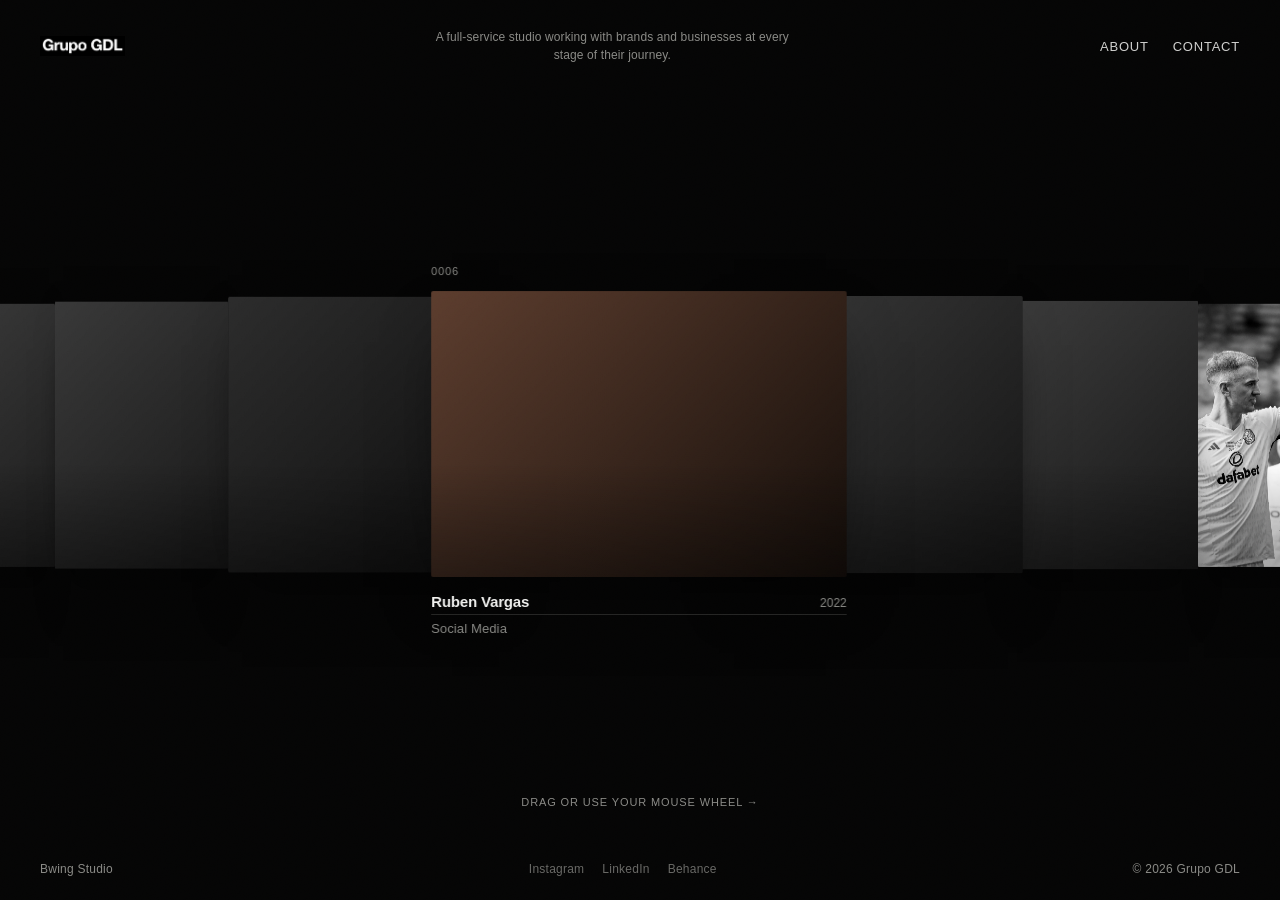
==== index.html @ 60b2dab2 "Publish Grupo GDL site preview (v13) Filmstrip project gallery with center-focus scaling, snap-to-ce" ====
<!DOCTYPE html>
<html lang="en">
<head>
<meta charset="UTF-8">
<meta name="viewport" content="width=device-width, initial-scale=1.0">
<title>Grupo GDL — Studio</title>
<meta name="description" content="Grupo GDL — projects and work.">
<link rel="icon" href="assets/logo.jpg">
<link rel="stylesheet" href="style.css">
</head>
<body>

  <div class="grain"></div>
  <div class="cursor-follower" id="cursorFollower"></div>

  <header class="site-header">
    <a class="logo" href="#" aria-label="Grupo GDL">
      <img src="assets/logo-crop.png" alt="Grupo GDL">
    </a>
    <p class="tagline">A full-service studio working with brands and businesses at every stage of their journey.</p>
    <nav class="site-nav">
      <a href="#about">About</a>
      <a href="#contact">Contact</a>
    </nav>
  </header>

  <main class="gallery-viewport" id="galleryViewport">
    <div class="gallery-track" id="galleryTrack"></div>
    <p class="scroll-hint" id="scrollHint">drag or use your mouse wheel →</p>
  </main>

  <footer class="site-footer">
    <span class="footer-item">Bwing Studio</span>
    <span class="footer-item footer-social">
      <a href="#">Instagram</a>
      <a href="#">LinkedIn</a>
      <a href="#">Behance</a>
    </span>
    <span class="footer-item">© 2026 Grupo GDL</span>
  </footer>

  <script src="script.js"></script>
</body>
</html>
---- style.css ----
@font-face {
  font-family: 'Helvetica Neue';
  src: local('Helvetica Neue'), local('Helvetica'), local('Arial');
}

* {
  margin: 0;
  padding: 0;
  box-sizing: border-box;
}

:root {
  --bg: #050505;
  --fg: #f4f4f2;
  --fg-dim: #8a8a86;
  --border: rgba(244, 244, 242, 0.14);
  --ease: cubic-bezier(0.16, 1, 0.3, 1);
}

html, body {
  height: 100%;
  overflow: hidden;
  background: var(--bg);
  color: var(--fg);
  font-family: 'Helvetica Neue', Arial, 'Segoe UI', sans-serif;
  -webkit-font-smoothing: antialiased;
  cursor: none;
}

a {
  color: inherit;
  text-decoration: none;
}

/* subtle film grain overlay for texture */
.grain {
  position: fixed;
  inset: 0;
  z-index: 50;
  pointer-events: none;
  opacity: 0.035;
  mix-blend-mode: overlay;
  background-image: url("data:image/svg+xml,%3Csvg xmlns='http://www.w3.org/2000/svg' width='120' height='120'%3E%3Cfilter id='n'%3E%3CfeTurbulence type='fractalNoise' baseFrequency='0.9' numOctaves='2' stitchTiles='stitch'/%3E%3C/filter%3E%3Crect width='100%25' height='100%25' filter='url(%23n)'/%3E%3C/svg%3E");
}

/* ---------- Header ---------- */
.site-header {
  position: fixed;
  top: 0;
  left: 0;
  right: 0;
  z-index: 20;
  display: flex;
  align-items: center;
  justify-content: space-between;
  gap: 24px;
  padding: 28px 40px;
}

.logo img {
  height: 20px;
  width: auto;
  display: block;
}

.tagline {
  flex: 1;
  max-width: 360px;
  text-align: center;
  font-size: 12px;
  line-height: 1.5;
  color: var(--fg-dim);
  letter-spacing: 0.01em;
}

.site-nav {
  display: flex;
  gap: 24px;
  font-size: 13px;
  text-transform: uppercase;
  letter-spacing: 0.06em;
}

.site-nav a {
  position: relative;
  opacity: 0.85;
  transition: opacity 0.3s var(--ease);
}

.site-nav a:hover {
  opacity: 1;
}

.site-nav a::after {
  content: '';
  position: absolute;
  left: 0;
  bottom: -4px;
  width: 100%;
  height: 1px;
  background: var(--fg);
  transform: scaleX(0);
  transform-origin: right;
  transition: transform 0.4s var(--ease);
}

.site-nav a:hover::after {
  transform: scaleX(1);
  transform-origin: left;
}

/* ---------- Gallery ---------- */
.gallery-viewport {
  position: relative;
  height: 100vh;
  width: 100vw;
  display: flex;
  align-items: center;
  overflow: hidden;
}

.gallery-track {
  display: flex;
  align-items: center;
  padding: 0 8vw;
  will-change: transform;
}

.project-card {
  --t: 0;      /* 0 = collapsed into the filmstrip, 1 = centered / in focus */
  --text-t: 0; /* 0 = caption hidden, 1 = caption fully visible — only ramps up right at center */
  flex: 0 0 auto;
  width: 416px;
  margin-left: -300px; /* baseline overlap — cards rest as a tight filmstrip */
  user-select: none;
  -webkit-user-drag: none;
  will-change: transform, z-index;
  backface-visibility: hidden;
}

.project-card * {
  pointer-events: none;
}

.project-number {
  font-size: 11px;
  letter-spacing: 0.08em;
  color: var(--fg-dim);
  margin-bottom: 14px;
  font-variant-numeric: tabular-nums;
  opacity: var(--text-t);
}

.project-thumb {
  width: 100%;
  height: 286px;
  border-radius: 2px;
  overflow: hidden;
  position: relative;
  box-shadow: 0 30px 60px -20px rgba(0, 0, 0, 0.6);
}

.project-thumb-img {
  position: absolute;
  inset: 0;
  background-size: cover;
  background-position: center;
  transform-origin: center center;
  /* Tied to --text-t (same steep, center-only curve as the caption) rather
     than --t, which fades gradually across several neighboring cards —
     that read as a color gradient instead of a single card in color. */
  filter: grayscale(calc(1 - var(--text-t)));
}

.project-thumb::after {
  content: '';
  position: absolute;
  inset: 0;
  background: linear-gradient(180deg, rgba(0,0,0,0) 60%, rgba(0,0,0,0.35) 100%);
}

.project-info {
  display: flex;
  justify-content: space-between;
  align-items: baseline;
  margin-top: 16px;
  padding-bottom: 4px;
  border-bottom: 1px solid var(--border);
  opacity: var(--text-t);
  transform: translateY(calc((1 - var(--text-t)) * 8px));
}

.project-client {
  font-size: 15px;
  font-weight: 700;
  letter-spacing: -0.01em;
}

.project-year {
  font-size: 12px;
  color: var(--fg-dim);
}

.project-title {
  margin-top: 6px;
  font-size: 13px;
  color: var(--fg-dim);
  letter-spacing: 0.01em;
  opacity: var(--text-t);
  transform: translateY(calc((1 - var(--text-t)) * 8px));
}

.project-card.soon .project-thumb-img {
  filter: grayscale(1) brightness(0.55) !important;
}

.project-card.soon .project-client::after {
  content: ' — coming soon';
  font-weight: 400;
  color: var(--fg-dim);
  font-size: 11px;
}

.scroll-hint {
  position: fixed;
  left: 50%;
  bottom: 92px;
  transform: translateX(-50%);
  font-size: 11px;
  letter-spacing: 0.08em;
  text-transform: uppercase;
  color: var(--fg-dim);
  opacity: 1;
  transition: opacity 0.8s var(--ease);
  pointer-events: none;
  z-index: 15;
}

.scroll-hint.hidden {
  opacity: 0;
}

/* ---------- Footer ---------- */
.site-footer {
  position: fixed;
  bottom: 0;
  left: 0;
  right: 0;
  z-index: 20;
  display: flex;
  align-items: center;
  justify-content: space-between;
  padding: 24px 40px;
  font-size: 12px;
  color: var(--fg-dim);
  letter-spacing: 0.02em;
}

.footer-social {
  display: flex;
  gap: 18px;
}

.footer-social a {
  opacity: 0.75;
  transition: opacity 0.3s var(--ease);
}

.footer-social a:hover {
  opacity: 1;
}

/* ---------- Custom cursor ---------- */
.cursor-follower {
  position: fixed;
  top: 0;
  left: 0;
  width: 18px;
  height: 18px;
  margin-left: -12px;
  margin-top: -12px;
  border-radius: 50%;
  background: var(--fg);
  z-index: 40;
  pointer-events: none;
  opacity: 0; /* revealed on the first real mousemove, to avoid a stray dot at (0,0) before that */
  transition: opacity 0.3s var(--ease);
  mix-blend-mode: difference;
}

/* ---------- Responsive ---------- */
@media (max-width: 720px) {
  .tagline { display: none; }
  .site-header { padding: 20px; }
  .site-footer { padding: 18px 20px; flex-direction: column; gap: 8px; align-items: flex-start; }
  .project-card { width: 312px; margin-left: -210px; }
  .project-thumb { height: 208px; }
  .gallery-track { padding: 0 24px; }
  .cursor-follower { display: none; }
}

@media (pointer: coarse) {
  .cursor-follower { display: none; }
}
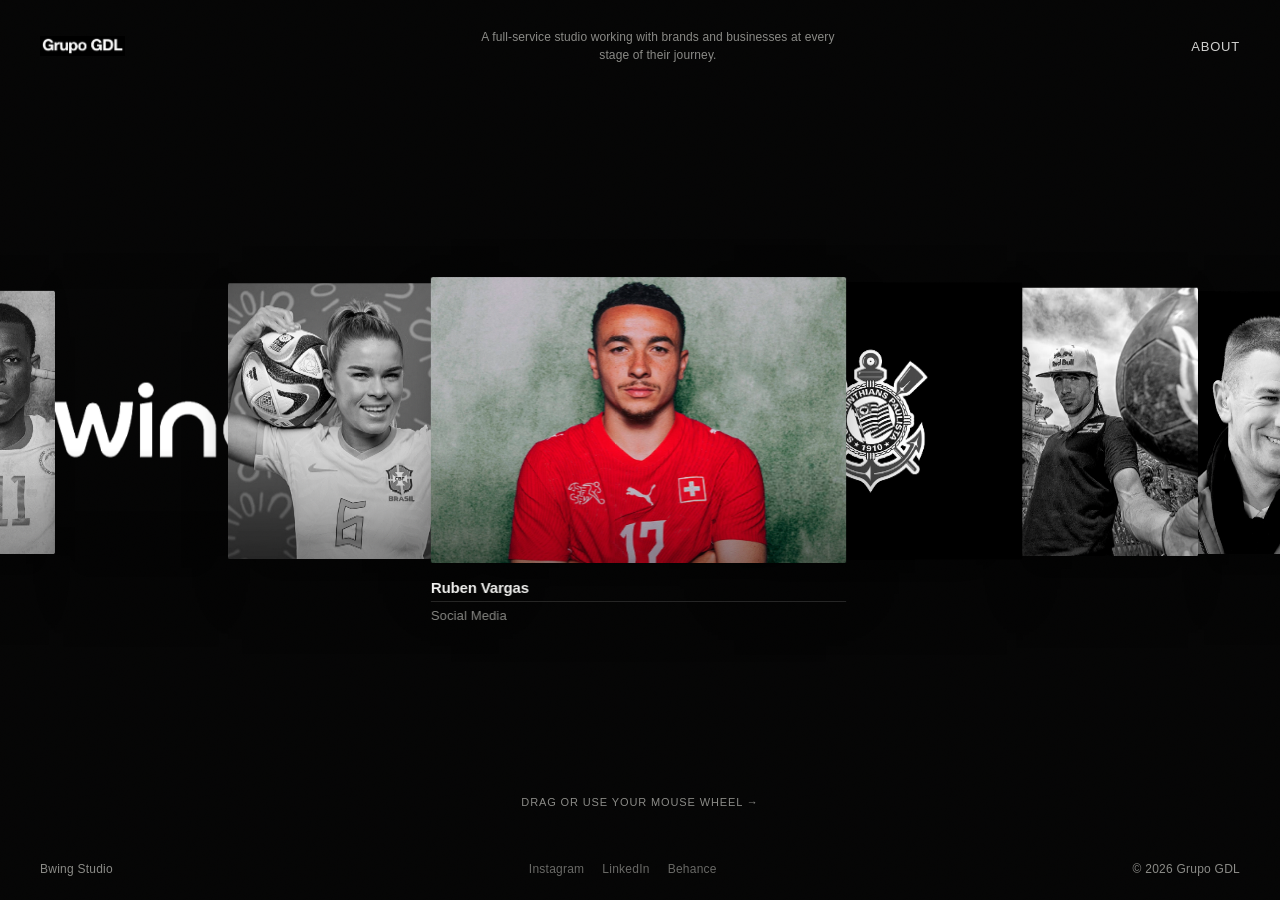
==== commit 88d36b99: "Add real project photos, About page, drop Contact and card number/year - Wire in all 16 real project" ====
--- a/index.html
+++ b/index.html
@@ -19,8 +19,7 @@
     </a>
     <p class="tagline">A full-service studio working with brands and businesses at every stage of their journey.</p>
     <nav class="site-nav">
-      <a href="#about">About</a>
-      <a href="#contact">Contact</a>
+      <a href="about.html">About</a>
     </nav>
   </header>
 
--- a/style.css
+++ b/style.css
@@ -30,6 +30,16 @@
 a {
   color: inherit;
   text-decoration: none;
+}
+
+/* The About page is a normal, vertically-scrolling content page — unlike
+   the gallery page, it shouldn't lock scrolling or hide the native cursor. */
+body.about-page {
+  height: auto;
+  min-height: 100%;
+  overflow-y: auto;
+  overflow-x: hidden;
+  cursor: auto;
 }
 
 /* subtle film grain overlay for texture */
@@ -142,15 +152,6 @@
   pointer-events: none;
 }
 
-.project-number {
-  font-size: 11px;
-  letter-spacing: 0.08em;
-  color: var(--fg-dim);
-  margin-bottom: 14px;
-  font-variant-numeric: tabular-nums;
-  opacity: var(--text-t);
-}
-
 .project-thumb {
   width: 100%;
   height: 286px;
@@ -180,9 +181,6 @@
 }
 
 .project-info {
-  display: flex;
-  justify-content: space-between;
-  align-items: baseline;
   margin-top: 16px;
   padding-bottom: 4px;
   border-bottom: 1px solid var(--border);
@@ -194,11 +192,6 @@
   font-size: 15px;
   font-weight: 700;
   letter-spacing: -0.01em;
-}
-
-.project-year {
-  font-size: 12px;
-  color: var(--fg-dim);
 }
 
 .project-title {
@@ -302,3 +295,97 @@
 @media (pointer: coarse) {
   .cursor-follower { display: none; }
 }
+
+/* ---------- About page ---------- */
+.about-main {
+  max-width: 860px;
+  margin: 0 auto;
+  padding: 160px 40px 140px;
+}
+
+.about-heading {
+  font-size: 15px;
+  font-weight: 600;
+  text-transform: uppercase;
+  letter-spacing: 0.1em;
+  color: var(--fg-dim);
+  margin-bottom: 28px;
+}
+
+.about-intro {
+  font-size: clamp(26px, 4vw, 42px);
+  font-weight: 600;
+  line-height: 1.3;
+  letter-spacing: -0.01em;
+  max-width: 780px;
+}
+
+.about-services {
+  margin-top: 120px;
+}
+
+.about-service {
+  display: grid;
+  grid-template-columns: 160px 1fr;
+  gap: 40px;
+  padding: 36px 0;
+  border-top: 1px solid var(--border);
+}
+
+.about-service:last-child {
+  border-bottom: 1px solid var(--border);
+}
+
+.about-service-title {
+  font-size: 13px;
+  text-transform: uppercase;
+  letter-spacing: 0.08em;
+  font-weight: 600;
+}
+
+.about-service-text {
+  font-size: 16px;
+  line-height: 1.6;
+  color: var(--fg-dim);
+  max-width: 560px;
+}
+
+.about-statement {
+  margin: 130px 0;
+  padding: 70px 0;
+  border-top: 1px solid var(--border);
+  border-bottom: 1px solid var(--border);
+  font-size: clamp(22px, 3vw, 32px);
+  line-height: 1.4;
+  font-style: italic;
+}
+
+.about-location {
+  font-size: 16px;
+  line-height: 1.7;
+  color: var(--fg-dim);
+  max-width: 640px;
+}
+
+.about-cta {
+  margin-top: 90px;
+}
+
+.about-cta a {
+  display: inline-block;
+  font-size: 15px;
+  border-bottom: 1px solid var(--fg);
+  padding-bottom: 4px;
+  transition: opacity 0.3s var(--ease);
+}
+
+.about-cta a:hover {
+  opacity: 0.7;
+}
+
+@media (max-width: 720px) {
+  .about-main { padding: 130px 20px 120px; }
+  .about-service { grid-template-columns: 1fr; gap: 12px; }
+  .about-services { margin-top: 80px; }
+  .about-statement { margin: 90px 0; padding: 50px 0; }
+}
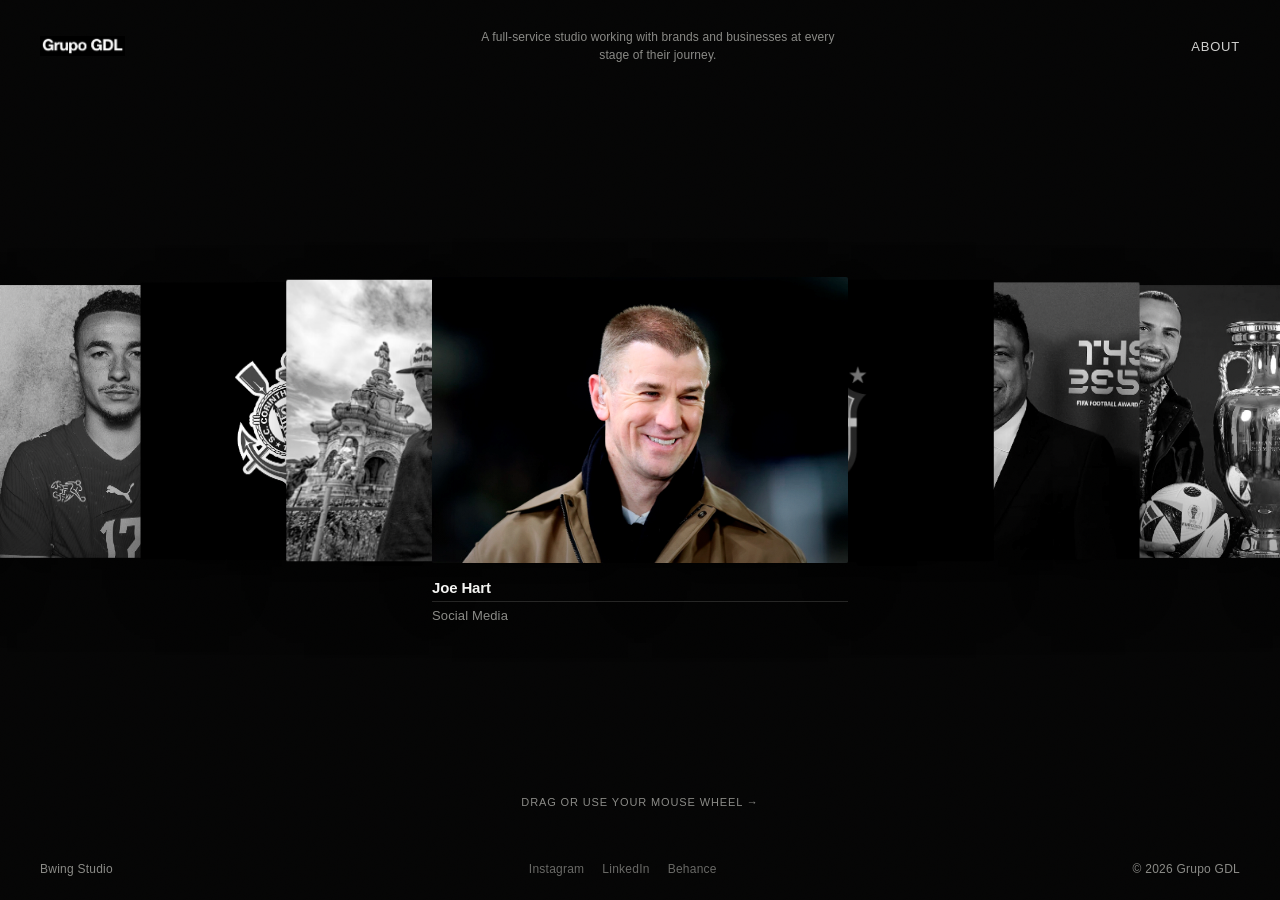
==== commit 1f9a6bc8: "Cascade entrance animation, universal page transition - Replace the scattered intro with cards falli" ====
--- a/index.html
+++ b/index.html
@@ -10,6 +10,7 @@
 </head>
 <body>
 
+  <div class="page-transition" id="pageTransition"></div>
   <div class="grain"></div>
   <div class="cursor-follower" id="cursorFollower"></div>
 
@@ -38,6 +39,7 @@
     <span class="footer-item">© 2026 Grupo GDL</span>
   </footer>
 
+  <script src="transition.js"></script>
   <script src="script.js"></script>
 </body>
 </html>
--- a/style.css
+++ b/style.css
@@ -40,6 +40,25 @@
   overflow-y: auto;
   overflow-x: hidden;
   cursor: auto;
+}
+
+/* Universal page transition: covers the screen on load and fades away to
+   reveal the page, then fades back in and navigates whenever an internal
+   link is clicked — see transition.js. Solid, not the grain/blend layers,
+   so it fully hides whatever the destination page is doing underneath. */
+.page-transition {
+  position: fixed;
+  inset: 0;
+  z-index: 999;
+  background: var(--bg);
+  opacity: 1;
+  pointer-events: auto;
+  transition: opacity 0.5s var(--ease);
+}
+
+.page-transition.is-hidden {
+  opacity: 0;
+  pointer-events: none;
 }
 
 /* subtle film grain overlay for texture */
@@ -350,6 +369,26 @@
   max-width: 560px;
 }
 
+/* Full-bleed image slot — breaks out of .about-main's centered max-width
+   to span the full viewport, the same way redot.fr/about's showcase image
+   does. Point background-image at a real photo when one is ready; until
+   then it renders as a plain dark panel. */
+.about-image {
+  width: 100vw;
+  position: relative;
+  left: 50%;
+  right: 50%;
+  margin-left: -50vw;
+  margin-right: -50vw;
+  margin-top: 110px;
+  height: 60vh;
+  min-height: 340px;
+  max-height: 640px;
+  background-color: #141414;
+  background-size: cover;
+  background-position: center;
+}
+
 .about-statement {
   margin: 130px 0;
   padding: 70px 0;
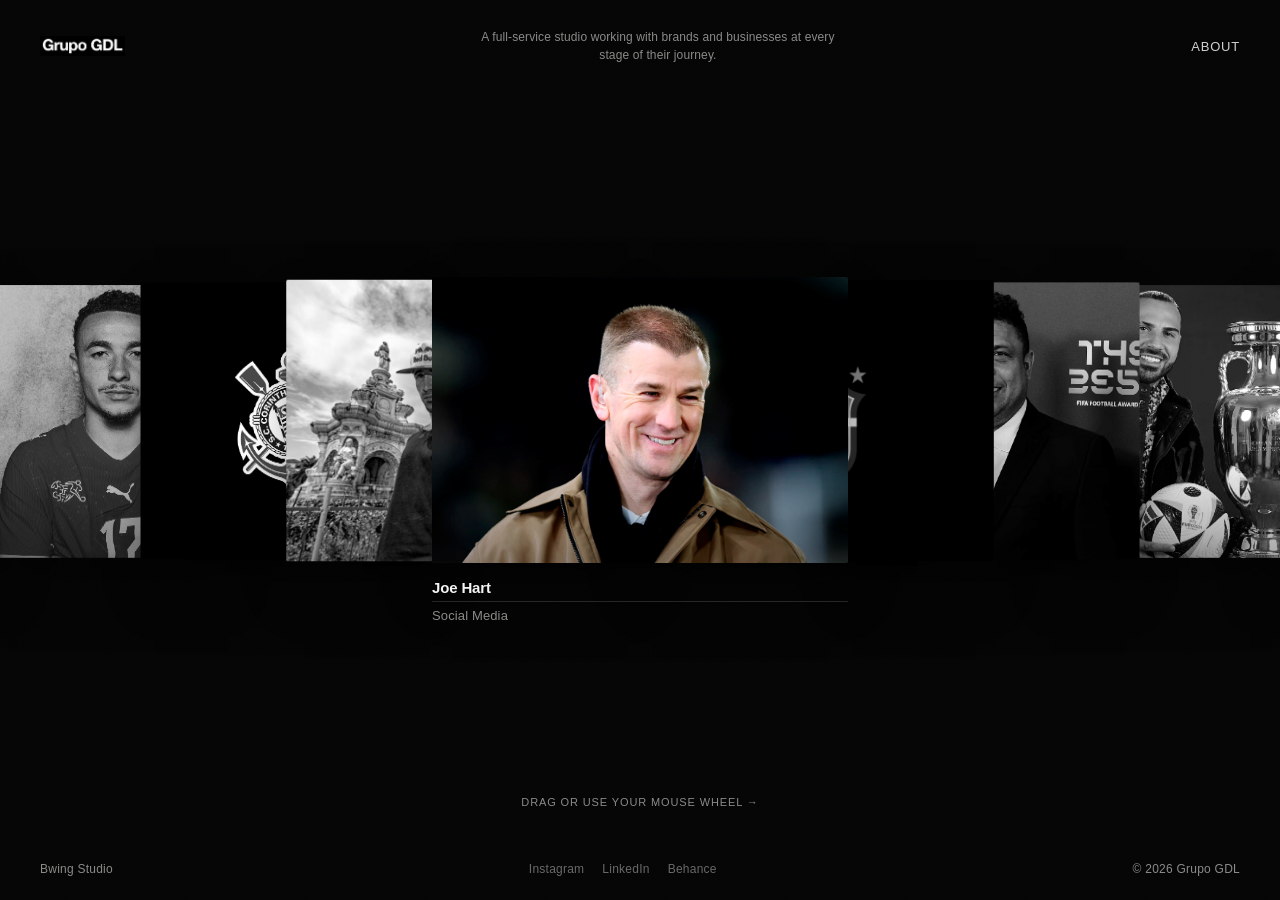
==== commit 49cf0c62: "Add logo loading screen before the initial page reveal The white transition bar now shows the Grupo " ====
--- a/index.html
+++ b/index.html
@@ -10,7 +10,9 @@
 </head>
 <body>
 
-  <div class="page-transition" id="pageTransition"></div>
+  <div class="page-transition" id="pageTransition">
+    <img class="page-transition-logo" src="assets/logo-dark.png" alt="">
+  </div>
   <div class="grain"></div>
   <div class="cursor-follower" id="cursorFollower"></div>
 
--- a/style.css
+++ b/style.css
@@ -42,23 +42,52 @@
   cursor: auto;
 }
 
-/* Universal page transition: covers the screen on load and fades away to
-   reveal the page, then fades back in and navigates whenever an internal
-   link is clicked — see transition.js. Solid, not the grain/blend layers,
-   so it fully hides whatever the destination page is doing underneath. */
+/* Universal page transition: a solid white bar. Default state covers the
+   screen (so there's no flash of the page before this loads); rises up
+   and exits off the top to reveal the page on load; and on the way to
+   another page, jumps below the viewport (instantly, no transition) then
+   rises back up to cover the screen before navigating — see
+   transition.js. Same upward motion both times, so it reads as one
+   continuous sweep across the two page loads. */
 .page-transition {
   position: fixed;
   inset: 0;
   z-index: 999;
-  background: var(--bg);
+  background: #ffffff;
+  display: flex;
+  align-items: center;
+  justify-content: center;
+  transform: translateY(0);
+  pointer-events: auto;
+  transition: transform 0.55s var(--ease);
+}
+
+.page-transition-logo {
+  width: 220px;
+  height: auto;
+  opacity: 0;
+  transition: opacity 0.3s var(--ease);
+}
+
+/* Only shown for the initial loading-screen moment (see transition.js) —
+   not while covering the screen on the way to another page, which stays
+   a plain white bar. */
+.page-transition.is-loading .page-transition-logo {
   opacity: 1;
-  pointer-events: auto;
-  transition: opacity 0.5s var(--ease);
-}
-
-.page-transition.is-hidden {
-  opacity: 0;
-  pointer-events: none;
+}
+
+.page-transition.is-above {
+  transform: translateY(-100%);
+  pointer-events: none;
+}
+
+.page-transition.is-below {
+  transform: translateY(100%);
+  pointer-events: none;
+}
+
+.page-transition.no-transition {
+  transition: none;
 }
 
 /* subtle film grain overlay for texture */
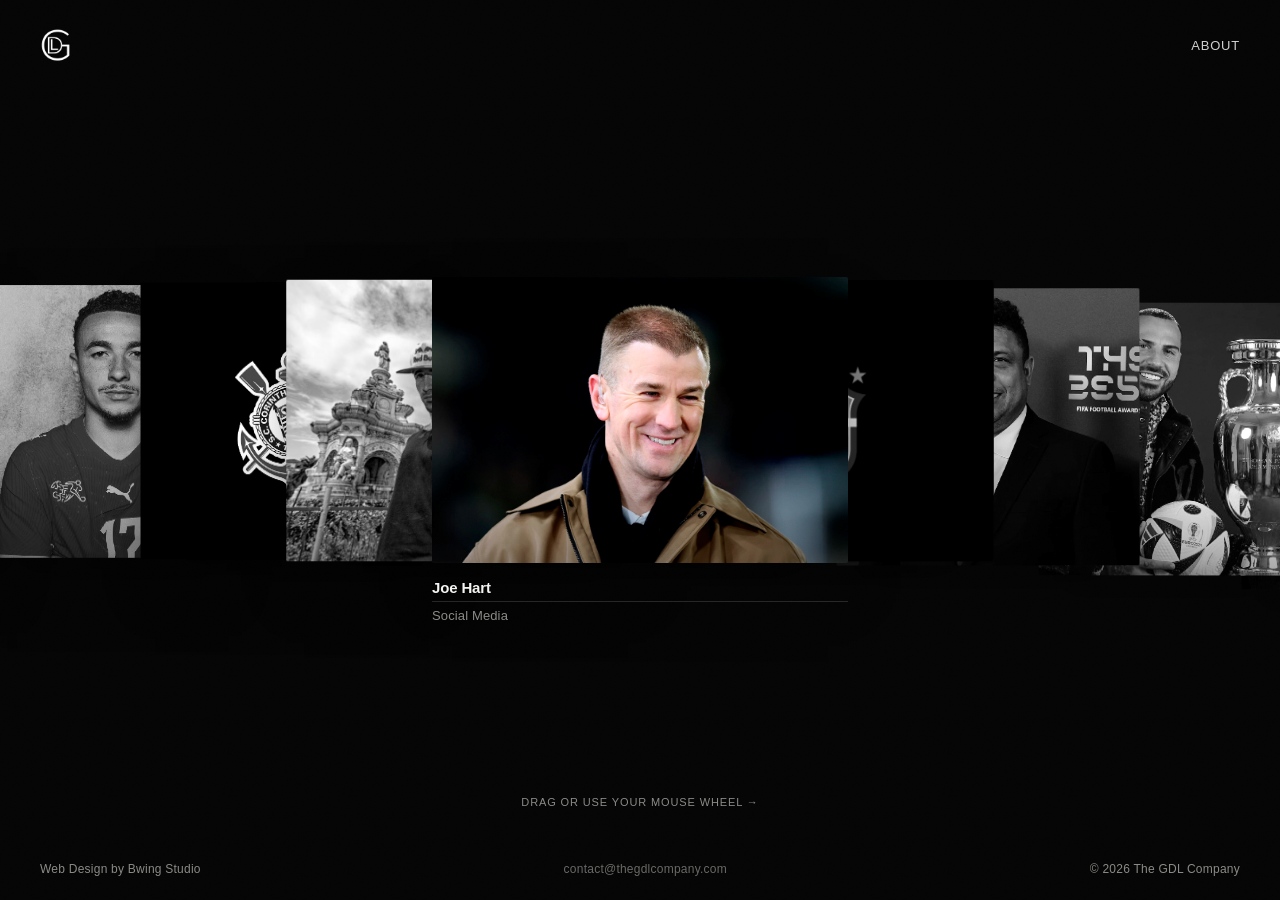
==== commit c0baa357: "Rebrand to The GDL Company, redesign About page, simplify footer - Swap the Grupo GDL wordmark for T" ====
--- a/index.html
+++ b/index.html
@@ -3,24 +3,23 @@
 <head>
 <meta charset="UTF-8">
 <meta name="viewport" content="width=device-width, initial-scale=1.0">
-<title>Grupo GDL — Studio</title>
-<meta name="description" content="Grupo GDL — projects and work.">
+<title>The GDL Company — Studio</title>
+<meta name="description" content="The GDL Company — projects and work.">
 <link rel="icon" href="assets/logo.jpg">
 <link rel="stylesheet" href="style.css">
 </head>
 <body>
 
   <div class="page-transition" id="pageTransition">
-    <img class="page-transition-logo" src="assets/logo-dark.png" alt="">
+    <img class="page-transition-logo" src="assets/logo-mark-dark.png" alt="">
   </div>
   <div class="grain"></div>
   <div class="cursor-follower" id="cursorFollower"></div>
 
   <header class="site-header">
-    <a class="logo" href="#" aria-label="Grupo GDL">
-      <img src="assets/logo-crop.png" alt="Grupo GDL">
+    <a class="logo" href="#" aria-label="The GDL Company">
+      <img src="assets/logo-mark.png" alt="The GDL Company">
     </a>
-    <p class="tagline">A full-service studio working with brands and businesses at every stage of their journey.</p>
     <nav class="site-nav">
       <a href="about.html">About</a>
     </nav>
@@ -32,13 +31,11 @@
   </main>
 
   <footer class="site-footer">
-    <span class="footer-item">Bwing Studio</span>
+    <span class="footer-item">Web Design by Bwing Studio</span>
     <span class="footer-item footer-social">
-      <a href="#">Instagram</a>
-      <a href="#">LinkedIn</a>
-      <a href="#">Behance</a>
+      <a href="mailto:contact@thegdlcompany.com">contact@thegdlcompany.com</a>
     </span>
-    <span class="footer-item">© 2026 Grupo GDL</span>
+    <span class="footer-item">© 2026 The GDL Company</span>
   </footer>
 
   <script src="transition.js"></script>
--- a/style.css
+++ b/style.css
@@ -63,8 +63,8 @@
 }
 
 .page-transition-logo {
-  width: 220px;
-  height: auto;
+  height: 130px;
+  width: auto;
   opacity: 0;
   transition: opacity 0.3s var(--ease);
 }
@@ -116,19 +116,9 @@
 }
 
 .logo img {
-  height: 20px;
+  height: 34px;
   width: auto;
   display: block;
-}
-
-.tagline {
-  flex: 1;
-  max-width: 360px;
-  text-align: center;
-  font-size: 12px;
-  line-height: 1.5;
-  color: var(--fg-dim);
-  letter-spacing: 0.01em;
 }
 
 .site-nav {
@@ -331,7 +321,6 @@
 
 /* ---------- Responsive ---------- */
 @media (max-width: 720px) {
-  .tagline { display: none; }
   .site-header { padding: 20px; }
   .site-footer { padding: 18px 20px; flex-direction: column; gap: 8px; align-items: flex-start; }
   .project-card { width: 312px; margin-left: -210px; }
@@ -346,7 +335,7 @@
 
 /* ---------- About page ---------- */
 .about-main {
-  max-width: 860px;
+  max-width: 1100px;
   margin: 0 auto;
   padding: 160px 40px 140px;
 }
@@ -357,103 +346,42 @@
   text-transform: uppercase;
   letter-spacing: 0.1em;
   color: var(--fg-dim);
-  margin-bottom: 28px;
-}
-
-.about-intro {
-  font-size: clamp(26px, 4vw, 42px);
-  font-weight: 600;
-  line-height: 1.3;
-  letter-spacing: -0.01em;
-  max-width: 780px;
-}
-
-.about-services {
-  margin-top: 120px;
-}
-
-.about-service {
+  margin-bottom: 48px;
+}
+
+.about-columns {
   display: grid;
-  grid-template-columns: 160px 1fr;
-  gap: 40px;
-  padding: 36px 0;
-  border-top: 1px solid var(--border);
-}
-
-.about-service:last-child {
-  border-bottom: 1px solid var(--border);
-}
-
-.about-service-title {
-  font-size: 13px;
-  text-transform: uppercase;
-  letter-spacing: 0.08em;
-  font-weight: 600;
-}
-
-.about-service-text {
+  grid-template-columns: 1fr 1fr;
+  gap: 80px;
+  align-items: start;
+}
+
+.about-copy {
+  text-align: left;
+}
+
+.about-copy p {
   font-size: 16px;
   line-height: 1.6;
   color: var(--fg-dim);
   max-width: 560px;
 }
 
-/* Full-bleed image slot — breaks out of .about-main's centered max-width
-   to span the full viewport, the same way redot.fr/about's showcase image
-   does. Point background-image at a real photo when one is ready; until
-   then it renders as a plain dark panel. */
-.about-image {
-  width: 100vw;
-  position: relative;
-  left: 50%;
-  right: 50%;
-  margin-left: -50vw;
-  margin-right: -50vw;
-  margin-top: 110px;
-  height: 60vh;
-  min-height: 340px;
-  max-height: 640px;
+.about-copy p + p {
+  margin-top: 24px;
+}
+
+/* 4:3 image slot — point background-image at a real photo when one is
+   ready; until then it renders as a plain dark panel. */
+.about-image-box {
+  width: 100%;
+  aspect-ratio: 4 / 3;
   background-color: #141414;
   background-size: cover;
   background-position: center;
 }
 
-.about-statement {
-  margin: 130px 0;
-  padding: 70px 0;
-  border-top: 1px solid var(--border);
-  border-bottom: 1px solid var(--border);
-  font-size: clamp(22px, 3vw, 32px);
-  line-height: 1.4;
-  font-style: italic;
-}
-
-.about-location {
-  font-size: 16px;
-  line-height: 1.7;
-  color: var(--fg-dim);
-  max-width: 640px;
-}
-
-.about-cta {
-  margin-top: 90px;
-}
-
-.about-cta a {
-  display: inline-block;
-  font-size: 15px;
-  border-bottom: 1px solid var(--fg);
-  padding-bottom: 4px;
-  transition: opacity 0.3s var(--ease);
-}
-
-.about-cta a:hover {
-  opacity: 0.7;
-}
-
 @media (max-width: 720px) {
   .about-main { padding: 130px 20px 120px; }
-  .about-service { grid-template-columns: 1fr; gap: 12px; }
-  .about-services { margin-top: 80px; }
-  .about-statement { margin: 90px 0; padding: 50px 0; }
-}
+  .about-columns { grid-template-columns: 1fr; gap: 40px; }
+}
